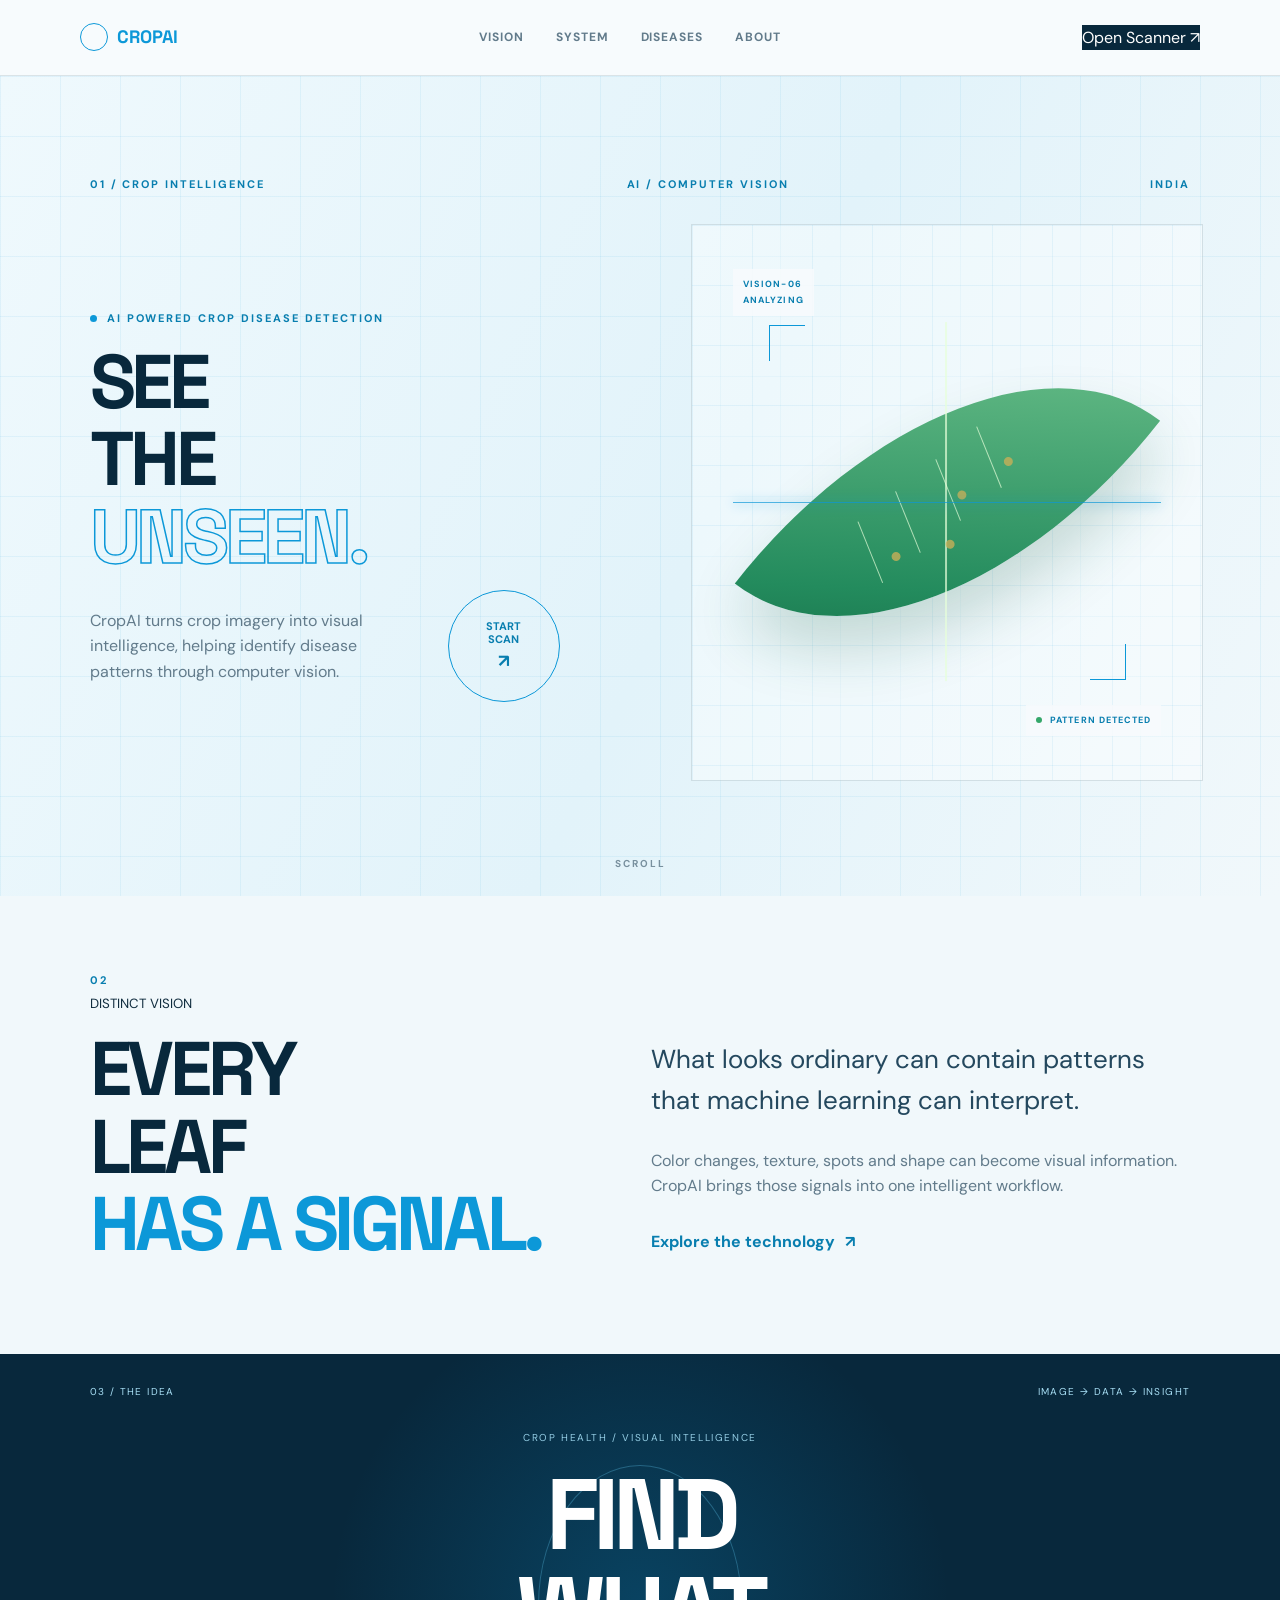
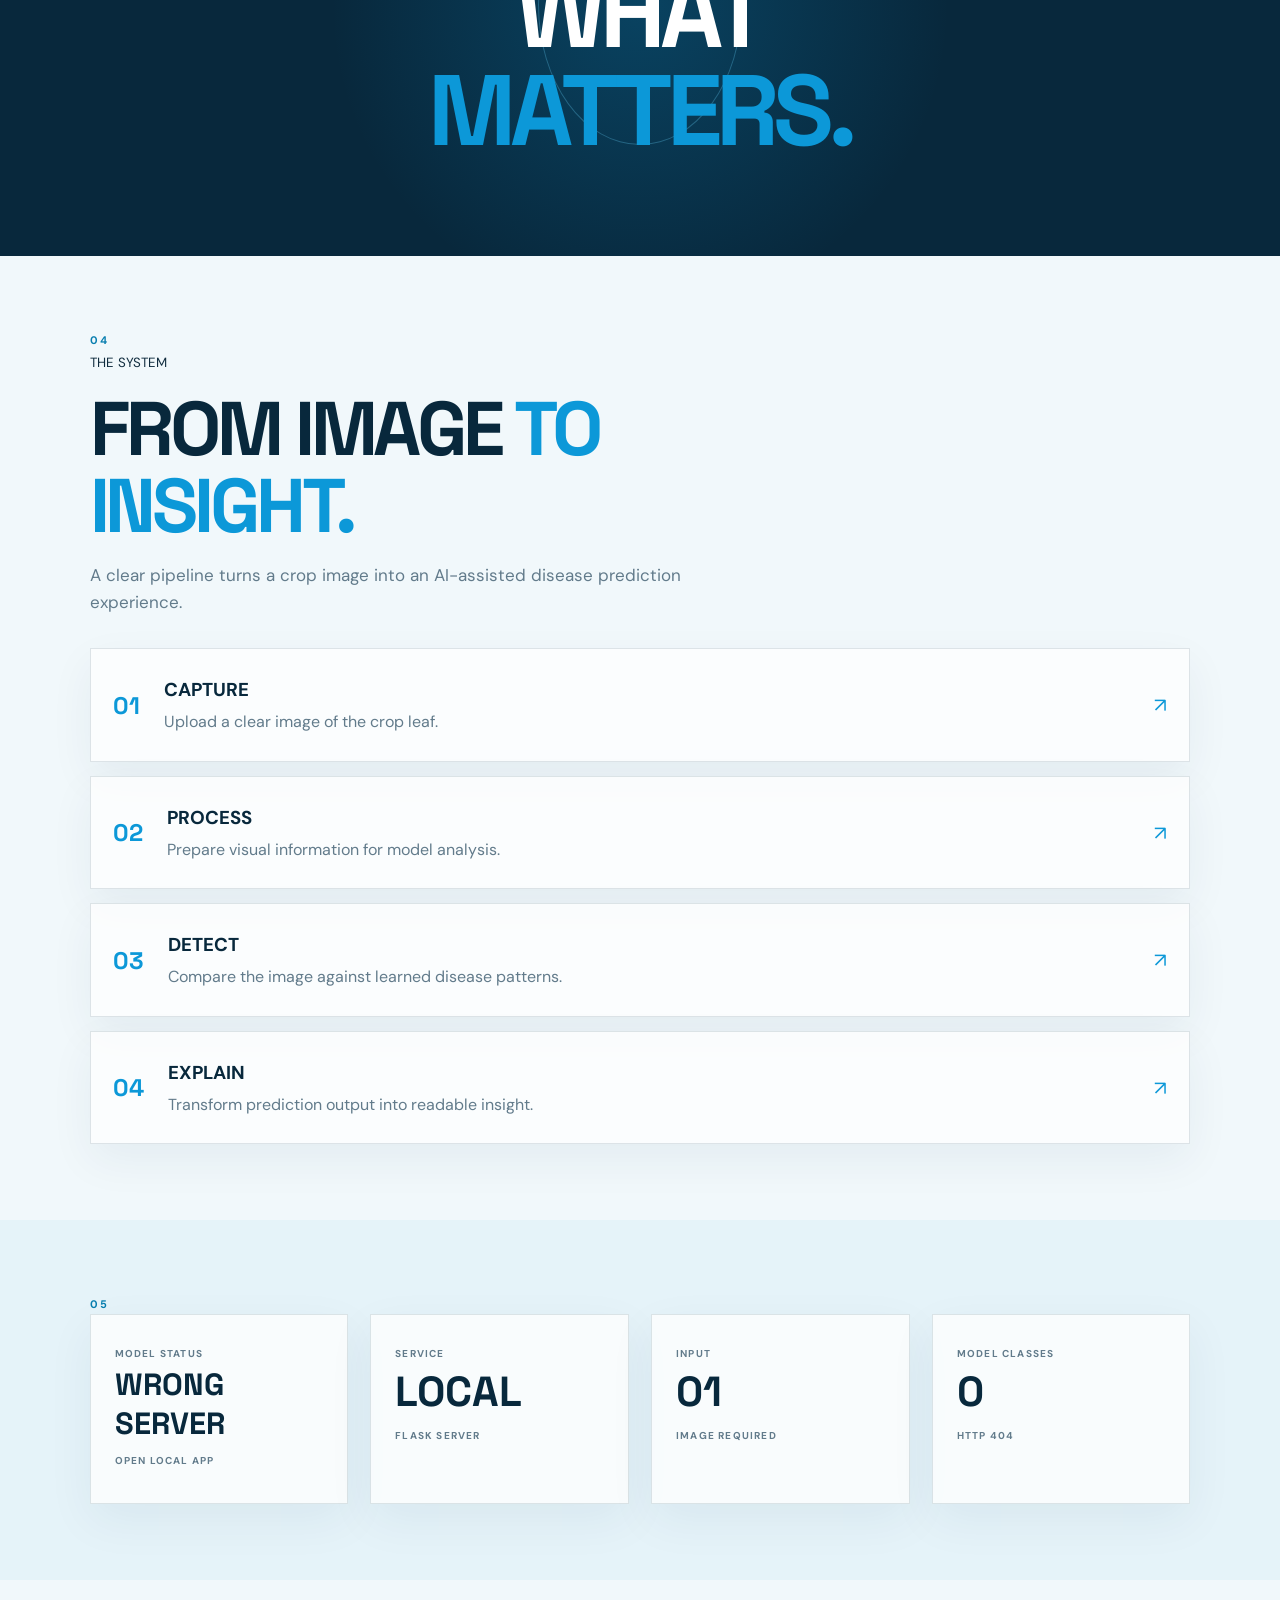
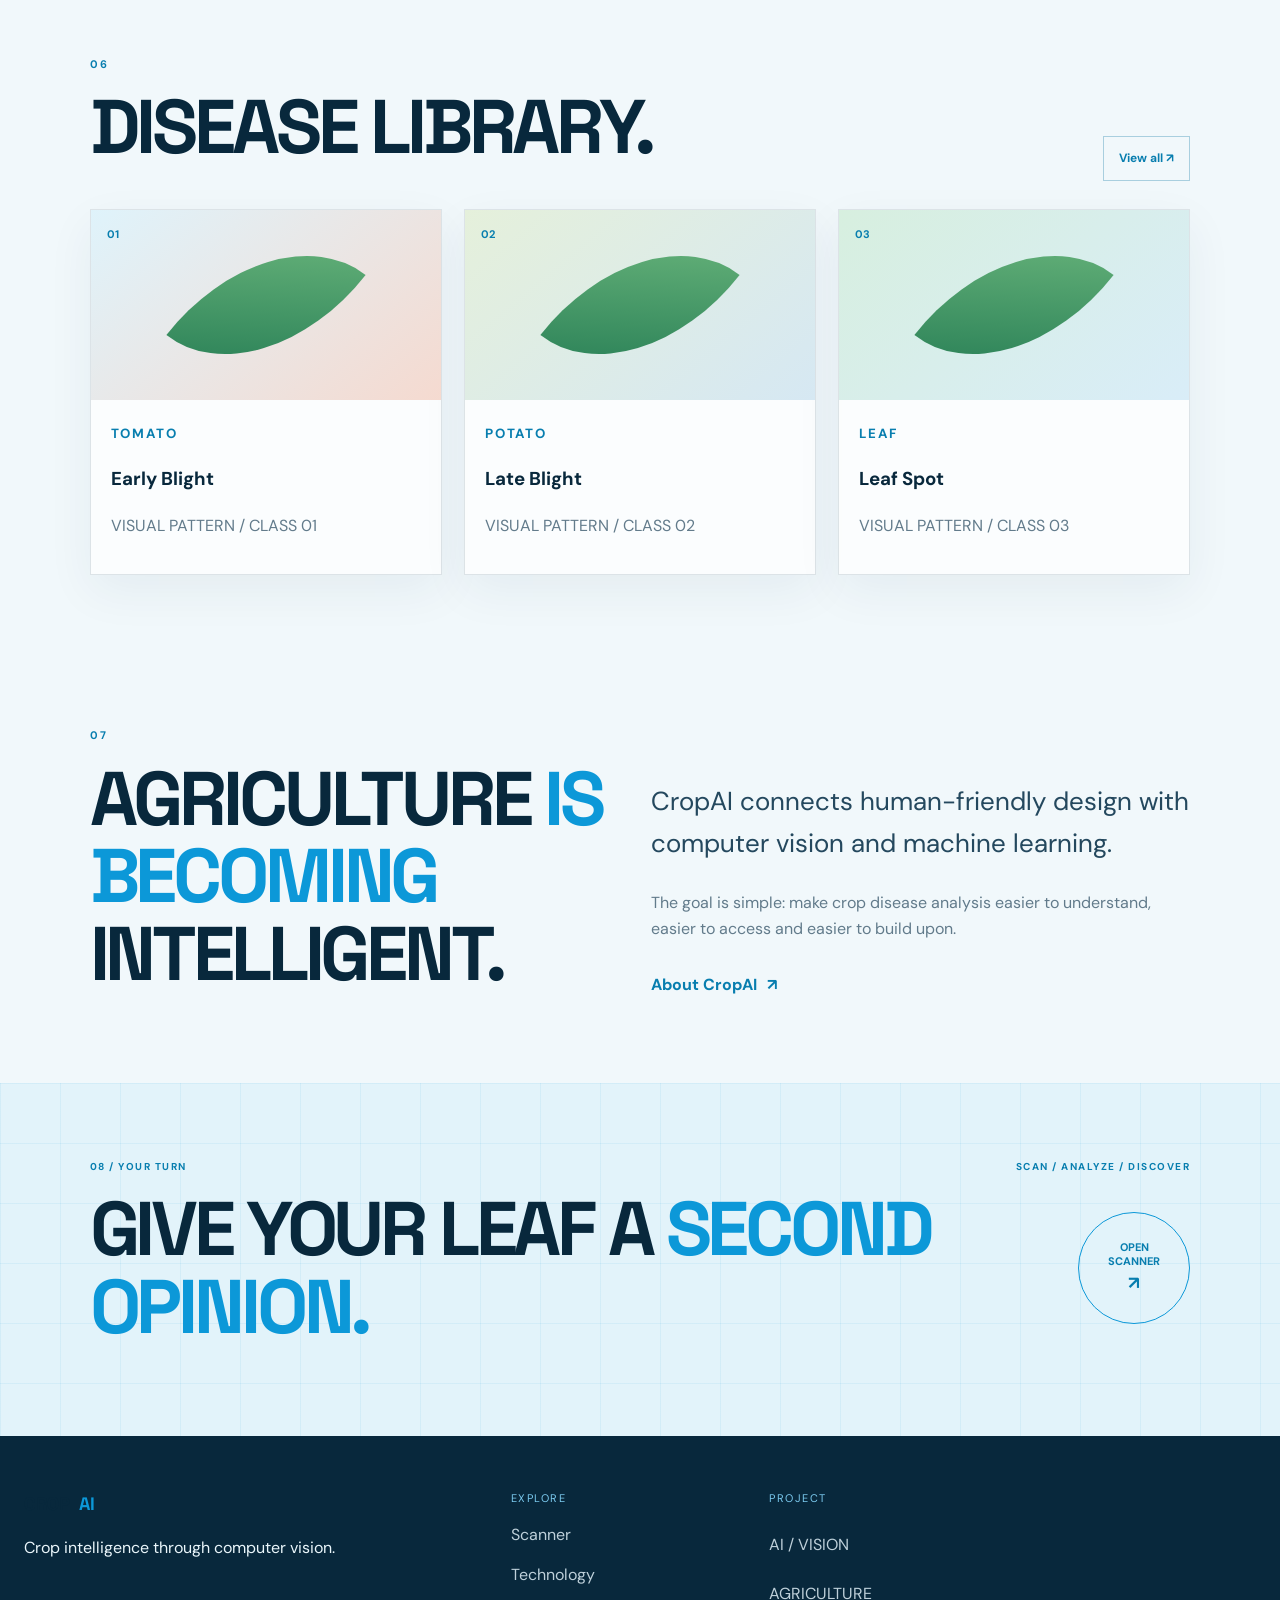
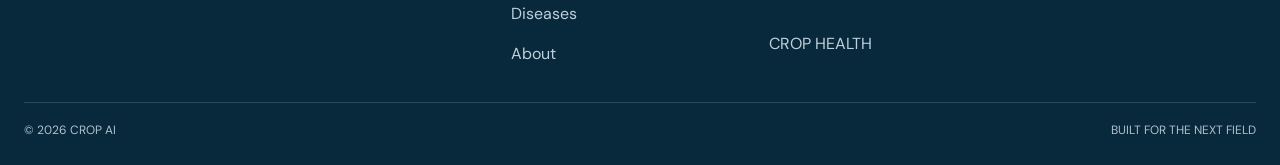
==== index.html @ 1a49b3e2 "Add files via upload" ====
﻿<!DOCTYPE html>
<html lang="en">
<head>
    <meta charset="UTF-8">
    <meta name="viewport" content="width=device-width, initial-scale=1.0">
    <title>CropAI — Crop Intelligence</title>
    <link rel="preconnect" href="https://fonts.googleapis.com">
    <link rel="preconnect" href="https://fonts.gstatic.com" crossorigin>
    <link href="https://fonts.googleapis.com/css2?family=DM+Sans:wght@400;500;600;700&family=Space+Grotesk:wght@400;500;600;700&display=swap" rel="stylesheet">
    <link rel="stylesheet" href="style.css">
</head>
<body>

<div class="preloader">
    <div class="preloader-logo">CROP<span>AI</span></div>
    <div class="preloader-line"></div>
    <div class="preloader-text">INTELLIGENCE FOR EVERY LEAF</div>
</div>

<header class="header">
    <a href="#" class="logo">
        <span class="logo-mark"></span>
        <span>CROP<span>AI</span></span>
    </a>

    <nav class="nav">
        <a href="#vision">Vision</a>
        <a href="#system">System</a>
        <a href="#diseases">Diseases</a>
        <a href="#about">About</a>
    </nav>

    <a href="scanner.html" class="launch-btn">
        Open Scanner
        <span>↗</span>
    </a>

    <button class="menu" type="button" aria-label="Toggle navigation" aria-expanded="false">
        <span></span>
        <span></span>
    </button>
</header>

<main>

<section class="hero">

    <div class="hero-grid"></div>

    <div class="top-meta">
        <span>01 / CROP INTELLIGENCE</span>
        <span>AI / COMPUTER VISION</span>
        <span>INDIA</span>
    </div>

    <div class="hero-copy">

        <div class="eyebrow">
            <span></span>
            AI POWERED CROP DISEASE DETECTION
        </div>

        <h1>
            SEE
            <span>THE</span>
            <span class="stroke">UNSEEN.</span>
        </h1>

        <div class="hero-info">
            <p>
                CropAI turns crop imagery into visual intelligence,
                helping identify disease patterns through computer vision.
            </p>

            <a href="scanner.html" class="hero-circle">
                <span>START<br>SCAN</span>
                <strong>↗</strong>
            </a>
        </div>

    </div>

    <div class="hero-visual">

        <div class="visual-grid"></div>

        <div class="leaf-container">
            <div class="leaf">
                <div class="leaf-vein"></div>
                <div class="leaf-vein v1"></div>
                <div class="leaf-vein v2"></div>
                <div class="leaf-vein v3"></div>
                <div class="leaf-vein v4"></div>
                <div class="leaf-spot s1"></div>
                <div class="leaf-spot s2"></div>
                <div class="leaf-spot s3"></div>
                <div class="leaf-spot s4"></div>
            </div>
        </div>

        <div class="scan-frame frame-a"></div>
        <div class="scan-frame frame-b"></div>

        <div class="scan-line"></div>

        <div class="vision-label">
            <span>VISION-06</span>
            <strong>ANALYZING</strong>
        </div>

        <div class="detected">
            <span></span>
            PATTERN DETECTED
        </div>

    </div>

    <div class="scroll-word">
        SCROLL
    </div>

</section>

<section class="intro-section" id="vision">

    <div class="section-number">02</div>

    <div class="intro-grid">

        <div class="intro-title reveal">
            <small>DISTINCT VISION</small>

            <h2>
                EVERY
                <span>LEAF</span>
                <em>HAS A SIGNAL.</em>
            </h2>
        </div>

        <div class="intro-text reveal">
            <p class="lead">
                What looks ordinary can contain patterns that
                machine learning can interpret.
            </p>

            <p>
                Color changes, texture, spots and shape can become
                visual information. CropAI brings those signals
                into one intelligent workflow.
            </p>

            <a href="how-it-works.html" class="text-arrow">
                Explore the technology
                <span>↗</span>
            </a>
        </div>

    </div>

</section>

<section class="manifesto-section">

    <div class="manifesto-bg"></div>

    <div class="manifesto-top">
        <span>03 / THE IDEA</span>
        <span>IMAGE → DATA → INSIGHT</span>
    </div>

    <div class="manifesto-center">
        <div class="manifesto-small">CROP HEALTH / VISUAL INTELLIGENCE</div>

        <h2>
            FIND
            <span>WHAT</span>
            <em>MATTERS.</em>
        </h2>

        <div class="pulse-ring"></div>
    </div>

</section>

<section class="system-section" id="system">

    <div class="section-number">04</div>

    <div class="system-heading reveal">
        <small>THE SYSTEM</small>

        <h2>
            FROM IMAGE
            <span>TO INSIGHT.</span>
        </h2>

        <p>
            A clear pipeline turns a crop image into an
            AI-assisted disease prediction experience.
        </p>
    </div>

    <div class="system-list">

        <article class="system-row reveal">
            <div class="row-no">01</div>

            <div class="row-content">
                <h3>CAPTURE</h3>
                <p>
                    Upload a clear image of the crop leaf.
                </p>
            </div>

            <div class="row-arrow">↗</div>
        </article>

        <article class="system-row reveal">
            <div class="row-no">02</div>

            <div class="row-content">
                <h3>PROCESS</h3>
                <p>
                    Prepare visual information for model analysis.
                </p>
            </div>

            <div class="row-arrow">↗</div>
        </article>

        <article class="system-row reveal">
            <div class="row-no">03</div>

            <div class="row-content">
                <h3>DETECT</h3>
                <p>
                    Compare the image against learned disease patterns.
                </p>
            </div>

            <div class="row-arrow">↗</div>
        </article>

        <article class="system-row reveal">
            <div class="row-no">04</div>

            <div class="row-content">
                <h3>EXPLAIN</h3>
                <p>
                    Transform prediction output into readable insight.
                </p>
            </div>

            <div class="row-arrow">↗</div>
        </article>

    </div>

</section>

<section class="numbers-section">

    <div class="section-number">05</div>

    <div class="numbers-grid">

        <div class="number-card">
            <small>MODEL STATUS</small>
            <strong id="homeModelStatus">CHECK</strong>
            <p id="homeModelMessage">CHECKING SERVER</p>
        </div>

        <div class="number-card">
            <small>SERVICE</small>
            <strong>LOCAL</strong>
            <p>FLASK SERVER</p>
        </div>

        <div class="number-card">
            <small>INPUT</small>
            <strong>01</strong>
            <p>IMAGE REQUIRED</p>
        </div>

        <div class="number-card">
            <small>MODEL CLASSES</small>
            <strong id="homeClassCount">0</strong>
            <p id="homeClassMessage">NOT CONFIGURED</p>
        </div>

    </div>

</section>

<section class="diseases-section" id="diseases">

    <div class="disease-top">

        <div>
            <div class="section-number">06</div>

            <h2>
                DISEASE
                <span>LIBRARY.</span>
            </h2>
        </div>

        <a href="diseases.html" class="library-btn">
            View all
            <span>↗</span>
        </a>

    </div>

    <div class="disease-grid">

        <article class="disease-card large-card">

            <div class="disease-visual tomato">
                <div class="fake-leaf"></div>
                <span class="visual-tag">01</span>
            </div>

            <div class="disease-copy">
                <small>TOMATO</small>
                <h3>Early Blight</h3>
                <p>VISUAL PATTERN / CLASS 01</p>
            </div>

        </article>

        <article class="disease-card">

            <div class="disease-visual potato">
                <div class="fake-leaf"></div>
                <span class="visual-tag">02</span>
            </div>

            <div class="disease-copy">
                <small>POTATO</small>
                <h3>Late Blight</h3>
                <p>VISUAL PATTERN / CLASS 02</p>
            </div>

        </article>

        <article class="disease-card">

            <div class="disease-visual leaf-disease">
                <div class="fake-leaf"></div>
                <span class="visual-tag">03</span>
            </div>

            <div class="disease-copy">
                <small>LEAF</small>
                <h3>Leaf Spot</h3>
                <p>VISUAL PATTERN / CLASS 03</p>
            </div>

        </article>

    </div>

</section>

<section class="about-section" id="about">

    <div class="section-number">07</div>

    <div class="about-grid">

        <h2>
            AGRICULTURE
            <span>IS BECOMING</span>
            INTELLIGENT.
        </h2>

        <div class="about-copy">

            <p class="lead">
                CropAI connects human-friendly design with
                computer vision and machine learning.
            </p>

            <p>
                The goal is simple: make crop disease analysis
                easier to understand, easier to access and easier
                to build upon.
            </p>

            <a href="about.html" class="text-arrow">
                About CropAI
                <span>↗</span>
            </a>

        </div>

    </div>

</section>

<section class="final-section">

    <div class="final-grid"></div>

    <div class="final-top">
        <span>08 / YOUR TURN</span>
        <span>SCAN / ANALYZE / DISCOVER</span>
    </div>

    <div class="final-content">

        <h2>
            GIVE YOUR
            <span>LEAF A</span>
            <em>SECOND OPINION.</em>
        </h2>

        <a href="scanner.html" class="final-circle">
            <span>OPEN<br>SCANNER</span>
            <strong>↗</strong>
        </a>

    </div>

</section>

</main>

<footer class="footer">

    <div class="footer-grid">

        <div class="footer-brand">
            <a href="#">CROP<span>AI</span></a>
            <p>
                Crop intelligence through
                computer vision.
            </p>
        </div>

        <div class="footer-nav">
            <small>EXPLORE</small>
            <a href="scanner.html">Scanner</a>
            <a href="how-it-works.html">Technology</a>
            <a href="diseases.html">Diseases</a>
            <a href="about.html">About</a>
        </div>

        <div class="footer-nav">
            <small>PROJECT</small>
            <span>AI / VISION</span>
            <span>AGRICULTURE</span>
            <span>CROP HEALTH</span>
        </div>

    </div>

    <div class="footer-bottom">
        <span>© 2026 CROP AI</span>
        <span>BUILT FOR THE NEXT FIELD</span>
    </div>

</footer>

<script src="script.js"></script>

</body>
</html>
---- style.css ----
﻿:root {
  --page-bg: #dfeef3;
  --panel-blue: #d9edf8;
  --panel-blue-edge: #7bb7d6;
  --panel-peach: #f2d9d2;
  --button-blue: #0a9ad7;
  --button-blue-dark: #0d84b7;
  --text: #1d2d3d;
  --muted: #516674;
  --silver: #dfe8ee;
  --panel-border: rgba(8, 70, 102, 0.22);
}

* { box-sizing: border-box; }

html, body {
  margin: 0;
  min-height: 100%;
  background: var(--page-bg);
  color: var(--text);
  font-family: "DM Sans", sans-serif;
}

body {
  min-height: 100vh;
  display: grid;
  place-items: center;
  padding: 26px;
}

img {
  display: block;
  max-width: 100%;
}

button, input {
  font: inherit;
}

.workspace {
  width: min(1180px, calc(100vw - 52px));
  min-height: 720px;
  display: grid;
  grid-template-columns: 1fr 1fr;
  gap: 22px;
}

.panel {
  position: relative;
  padding: 22px 28px 22px;
  min-height: 700px;
  border: 1px solid rgba(0, 0, 0, 0.07);
  box-shadow: inset 0 0 0 1px rgba(255,255,255,0.2);
}

.capture-panel {
  background: var(--panel-blue);
  border-color: rgba(49, 128, 167, 0.65);
}

.intelligence-panel {
  background: rgba(255,255,255,0.08);
  border-color: rgba(0,0,0,0.04);
}

.panel-header {
  margin-top: 4px;
  color: #2d7ca7;
  font-size: 12px;
  font-weight: 700;
  letter-spacing: 0.2em;
  text-transform: uppercase;
  font-family: "Space Grotesk", sans-serif;
}

.panel-header::before {
  content: "";
  display: block;
  width: 100%;
  margin-bottom: 14px;
  border-top: 1px dashed rgba(31, 118, 160, 0.7);
}

.upload-box {
  width: min(100%, 520px);
  min-height: 560px;
  margin: 28px auto 0;
  padding: 20px 18px 0;
  text-align: center;
  border: 1px dashed rgba(43, 127, 166, 0.8);
  background: rgba(90, 167, 204, 0.04);
}

.upload-icon {
  width: 44px;
  height: 44px;
  margin: 10px auto 18px;
  display: grid;
  place-items: center;
  color: var(--button-blue);
  font-size: 24px;
  line-height: 1;
  transform: rotate(90deg);
}

.upload-box h1 {
  margin: 0;
  color: rgba(29, 45, 61, 0.96);
  font-family: "DM Sans", sans-serif;
  font-size: clamp(2.2rem, 2vw, 3rem);
  line-height: 1.1;
  font-weight: 700;
  letter-spacing: -0.06em;
}

.upload-box p {
  max-width: 440px;
  margin: 18px auto 0;
  color: rgba(34, 53, 67, 0.78);
  font-size: 15px;
  line-height: 1.55;
}

.choose-btn {
  display: inline-flex;
  align-items: center;
  justify-content: center;
  min-width: 170px;
  height: 44px;
  margin-top: 22px;
  padding: 0 18px;
  border: 1px solid rgba(10, 109, 164, 0.72);
  background: var(--button-blue);
  color: white;
  font-weight: 700;
  font-size: 14px;
  letter-spacing: 0.14em;
  cursor: pointer;
  box-shadow: 0 3px 0 rgba(5, 91, 130, 0.3);
}

.choose-btn:hover {
  background: var(--button-blue-dark);
}

#crop-image {
  position: absolute;
  width: 1px;
  height: 1px;
  padding: 0;
  margin: -1px;
  overflow: hidden;
  clip: rect(0, 0, 0, 0);
  white-space: nowrap;
  border: 0;
}

.preview-image {
  width: min(280px, 76%);
  margin: 26px auto 0;
  border-radius: 6px;
  border: 1px solid rgba(28, 83, 110, 0.18);
  box-shadow: 0 8px 18px rgba(62, 73, 82, 0.12);
  object-fit: cover;
  aspect-ratio: 1.15;
}

.panel-actions {
  display: flex;
  gap: 12px;
  width: min(100%, 520px);
  margin: 22px auto 0;
  padding: 0 0 12px;
}

.primary-btn,
.secondary-btn {
  height: 42px;
  padding: 0 22px;
  border: 1px solid rgba(25, 101, 145, 0.7);
  background: var(--button-blue);
  color: white;
  font-size: 12px;
  font-weight: 700;
  letter-spacing: 0.14em;
  cursor: pointer;
}

.primary-btn {
  flex: 1 1 0;
}

.secondary-btn {
  background: transparent;
  color: #0d6d95;
}

.intelligence-panel {
  background: var(--panel-peach);
  border-color: rgba(125, 91, 79, 0.08);
}

.intelligence-panel .panel-header {
  color: #3f8ab3;
}

.intelligence-panel .panel-header::before {
  border-top-color: rgba(68, 126, 160, 0.6);
}

.status-text {
  position: absolute;
  inset: 0;
  display: grid;
  place-items: center;
  font-family: "DM Sans", sans-serif;
  font-size: clamp(1.2rem, 1.7vw, 2rem);
  font-weight: 500;
  color: rgba(42, 62, 71, 0.92);
  text-align: center;
  letter-spacing: -0.03em;
}

@media (max-width: 900px) {
  body {
    padding: 20px;
  }

  .workspace {
    grid-template-columns: 1fr;
    width: min(100%, 620px);
    min-height: auto;
  }

  .panel {
    min-height: 620px;
  }
}

/* Shared page layout */
html {
  min-height: 100%;
  scroll-behavior: smooth;
}

body {
  display: block;
  min-height: 100vh;
  padding: 0;
  background: #f1f8fb;
  color: #102c3e;
  font-family: "DM Sans", sans-serif;
  line-height: 1.6;
}

body::before {
  content: "";
  position: fixed;
  inset: 0;
  z-index: -1;
  pointer-events: none;
  background-image:
    linear-gradient(rgba(12, 152, 216, 0.035) 1px, transparent 1px),
    linear-gradient(90deg, rgba(12, 152, 216, 0.035) 1px, transparent 1px);
  background-size: 60px 60px;
}

a { color: inherit; }
button { font: inherit; }
button:disabled { cursor: not-allowed; opacity: 0.55; }
[hidden] { display: none !important; }

.workspace {
  margin: max(26px, calc((100vh - 720px) / 2)) auto;
}

.container {
  width: min(1120px, calc(100% - 48px));
  margin: 0 auto;
}

.navbar,
.header {
  position: sticky;
  top: 0;
  z-index: 100;
  width: 100%;
  min-height: 76px;
  padding: 0 max(24px, calc((100% - 1120px) / 2));
  display: flex;
  align-items: center;
  justify-content: space-between;
  gap: 22px;
  border-bottom: 1px solid rgba(8, 56, 79, 0.12);
  background: rgba(247, 251, 253, 0.94);
  backdrop-filter: blur(16px);
}

.logo,
.footer-brand > a {
  display: inline-flex;
  align-items: center;
  gap: 9px;
  color: #08283c;
  font-family: "Space Grotesk", sans-serif;
  font-size: 18px;
  font-weight: 700;
  text-decoration: none;
}

.logo > span:last-child,
.logo > span:last-child > span,
.logo > span,
.footer-brand > a > span,
.footer-brand > a > span > span {
  color: #0c98d8;
}

.logo-mark {
  width: 28px;
  height: 28px;
  display: grid;
  place-items: center;
  border: 1px solid #0c98d8;
  border-radius: 50%;
  color: #0c98d8;
}

.nav,
.nav-links {
  display: flex;
  align-items: center;
  justify-content: center;
  gap: 8px;
}

.nav a,
.nav-links a {
  padding: 10px 12px;
  color: #627b8b;
  font-size: 12px;
  font-weight: 700;
  text-decoration: none;
  text-transform: uppercase;
  letter-spacing: 0.08em;
}

.nav a:hover,
.nav-links a:hover,
.nav-links a.active {
  color: #078ac4;
}

.nav-cta,
.launch-btn {
  background: #08283c;
  color: #fff !important;
}

.launch-btn,
.btn,
.library-btn,
.text-arrow {
  text-decoration: none;
}

.menu,
.menu-btn { display: none; }

.page-hero,
.hero,
.intro-section,
.system-section,
.about-section,
.diseases-section,
.section,
.page-shell,
.numbers-section,
.final-section,
.manifesto-section {
  padding: 76px 0;
}

.intro-section,
.system-section,
.about-section,
.diseases-section,
.numbers-section,
.final-section,
.manifesto-section {
  padding-right: clamp(24px, 7vw, 120px);
  padding-left: clamp(24px, 7vw, 120px);
}

.hero {
  position: relative;
  min-height: min(820px, 100vh);
  padding: 112px clamp(24px, 7vw, 120px) 72px;
  display: flex;
  align-items: center;
  overflow: hidden;
  background: linear-gradient(115deg, #eff9fd 0%, #e2f3fa 55%, #f1f8fb 100%);
}

.hero-grid,
.visual-grid,
.final-grid {
  position: absolute;
  inset: 0;
  pointer-events: none;
  background-image:
    linear-gradient(rgba(12, 152, 216, 0.07) 1px, transparent 1px),
    linear-gradient(90deg, rgba(12, 152, 216, 0.07) 1px, transparent 1px);
  background-size: 60px 60px;
}

.top-meta {
  position: absolute;
  top: 100px;
  left: clamp(24px, 7vw, 120px);
  right: clamp(24px, 7vw, 120px);
  display: flex;
  justify-content: space-between;
  gap: 12px;
  font-size: 10px;
}

.hero-copy {
  position: relative;
  z-index: 2;
  width: min(58%, 720px);
}

.hero-copy .eyebrow { display: flex; align-items: center; gap: 10px; }
.hero-copy .eyebrow > span { width: 7px; height: 7px; border-radius: 50%; background: #0c98d8; }
.hero h1 { margin: 26px 0; font-size: clamp(70px, 10vw, 142px); }
.hero h1 > span { display: block; }
.hero h1 .stroke {
  color: transparent;
  -webkit-text-stroke: 1.5px #0c98d8;
}
.hero-info { display: flex; align-items: center; gap: 36px; max-width: 470px; }
.hero-info p { color: #627b8b; font-size: 16px; }
.hero-circle,
.final-circle {
  flex: 0 0 auto;
  width: 112px;
  height: 112px;
  display: flex;
  flex-direction: column;
  align-items: center;
  justify-content: center;
  border: 1px solid #0c98d8;
  border-radius: 50%;
  color: #087eaf;
  font-size: 11px;
  font-weight: 700;
  line-height: 1.2;
  text-align: center;
  text-decoration: none;
  transition: background 180ms ease, color 180ms ease, transform 180ms ease;
}
.hero-circle:hover,
.final-circle:hover { background: #0c98d8; color: #fff; transform: scale(1.04); }
.hero-circle strong,
.final-circle strong { margin-top: 5px; font-size: 18px; }
.hero-visual {
  position: absolute;
  top: 18%;
  right: 6%;
  width: 40%;
  height: 68%;
  min-height: 400px;
  overflow: hidden;
  border: 1px solid rgba(8, 56, 79, 0.14);
  background: rgba(255, 255, 255, 0.38);
}
.leaf-container { position: absolute; inset: 0; display: grid; place-items: center; }
.leaf {
  position: relative;
  width: min(46%, 245px);
  height: min(72%, 390px);
  border-radius: 100% 0 100% 0;
  background: linear-gradient(145deg, #78c992, #238b5d 70%, #12633f);
  box-shadow: 22px 25px 60px rgba(16, 92, 58, 0.2);
  transform: rotate(38deg);
}
.leaf-vein { position: absolute; top: 4%; left: 49%; width: 2px; height: 92%; background: rgba(231, 255, 219, 0.7); transform: rotate(-38deg); }
.leaf-vein:not(:first-child) { width: 28%; height: 1px; transform: rotate(30deg); transform-origin: left center; }
.leaf-vein.v1 { top: 30%; left: 40%; }
.leaf-vein.v2 { top: 43%; left: 35%; }
.leaf-vein.v3 { top: 56%; left: 30%; }
.leaf-vein.v4 { top: 68%; left: 25%; }
.leaf-spot { position: absolute; width: 9px; height: 9px; border-radius: 50%; background: rgba(203, 176, 87, 0.78); }
.leaf-spot.s1 { top: 31%; left: 58%; }
.leaf-spot.s2 { top: 45%; left: 51%; }
.leaf-spot.s3 { top: 57%; left: 60%; }
.leaf-spot.s4 { top: 68%; left: 45%; }
.scan-frame { position: absolute; width: 36px; height: 36px; border-color: #0c98d8; border-style: solid; }
.frame-a { top: 18%; left: 15%; border-width: 1px 0 0 1px; }
.frame-b { right: 15%; bottom: 18%; border-width: 0 1px 1px 0; }
.scan-line { position: absolute; top: 50%; left: 8%; right: 8%; height: 1px; background: rgba(12, 152, 216, 0.7); box-shadow: 0 0 12px #0c98d8; animation: scan 4s ease-in-out infinite alternate; }
.vision-label,
.detected { position: absolute; z-index: 1; padding: 8px 10px; background: rgba(247, 251, 253, 0.88); color: #087eaf; font-size: 9px; font-weight: 700; letter-spacing: 0.12em; }
.vision-label { top: 8%; left: 8%; display: grid; gap: 2px; }
.detected { right: 8%; bottom: 8%; }
.detected > span { display: inline-block; width: 6px; height: 6px; margin-right: 5px; border-radius: 50%; background: #34a76a; }
.scroll-word { position: absolute; bottom: 24px; left: 50%; color: #78909e; font-size: 10px; font-weight: 700; letter-spacing: 0.2em; transform: translateX(-50%); }
@keyframes scan { from { transform: translateY(-100px); } to { transform: translateY(100px); } }

.intro-grid { align-items: center; }
.intro-title h2 { font-size: clamp(42px, 7vw, 86px); }
.intro-title h2 span,
.intro-title h2 em { display: block; }
.intro-title h2 em,
.manifesto-center h2 em,
.final-content h2 em { color: #0c98d8; font-style: normal; }
.intro-text { max-width: 540px; }
.intro-text p,
.about-copy p { color: #627b8b; }
.lead { color: #24485e !important; font-size: clamp(19px, 2.2vw, 26px); }
.text-arrow { display: inline-flex; gap: 10px; margin-top: 14px; color: #087eaf; font-weight: 700; }
.manifesto-section { position: relative; display: grid; min-height: 490px; place-items: center; overflow: hidden; background: #08283c; color: white; }
.manifesto-bg { position: absolute; inset: 0; background: radial-gradient(circle at center, rgba(12,152,216,.24), transparent 45%); }
.manifesto-top,
.manifesto-center { position: relative; z-index: 1; }
.manifesto-top { position: absolute; top: 30px; left: clamp(24px,7vw,120px); right: clamp(24px,7vw,120px); display: flex; justify-content: space-between; color: #a8dff5; font-size: 10px; letter-spacing: .14em; }
.manifesto-center { text-align: center; }
.manifesto-small { color: #94cde4; font-size: 10px; letter-spacing: .16em; }
.manifesto-center h2 { position: relative; z-index: 1; margin: 20px 0; color: white; font: 700 clamp(48px,9vw,100px)/.98 "Space Grotesk", sans-serif; letter-spacing: -.06em; }
.manifesto-center h2 span,
.manifesto-center h2 em { display: block; }
.pulse-ring { position: absolute; inset: 10% 26%; border: 1px solid rgba(101,205,244,.3); border-radius: 50%; }
.system-heading { max-width: 760px; margin-bottom: 32px; }
.system-row { transition: transform 180ms ease, border-color 180ms ease; }
.system-row:hover { transform: translateX(4px); border-color: #72c8eb; }
.row-arrow { color: #0c98d8; font-size: 20px; }
.numbers-section { background: #e5f3f9; }
.number-card small,
.number-card p { color: #627b8b; font-size: 10px; font-weight: 700; letter-spacing: .12em; }
.disease-top { display: flex; align-items: end; justify-content: space-between; gap: 16px; margin-bottom: 28px; }
.disease-top h2 { font-size: clamp(40px, 6vw, 72px); }
.library-btn { padding: 12px 15px; border: 1px solid #a9cfdf; color: #087eaf; font-size: 12px; font-weight: 700; }
.disease-visual { position: relative; min-height: 220px; overflow: hidden; }
.disease-visual.tomato { background: linear-gradient(140deg, #dff3fb, #f5dad0); }
.disease-visual.potato { background: linear-gradient(140deg, #e5f0db, #d6e8f3); }
.disease-visual.leaf-disease { background: linear-gradient(140deg, #d7efdf, #d9edf8); }
.fake-leaf { width: 120px; height: 170px; border-radius: 100% 0 100% 0; background: linear-gradient(145deg, #73bd81, #1c754f); transform: rotate(38deg); }
.visual-tag { position: absolute; top: 16px; left: 16px; color: #087eaf; font-size: 11px; font-weight: 700; }
.disease-copy small { color: #087eaf; font-weight: 700; letter-spacing: .14em; }
.about-grid { align-items: center; }
.about-grid > h2 { font-size: clamp(42px, 7vw, 82px); }
.about-copy { max-width: 540px; }
.final-section { position: relative; overflow: hidden; background: #e2f3fa; }
.final-top { position: relative; display: flex; justify-content: space-between; gap: 16px; color: #087eaf; font-size: 10px; font-weight: 700; letter-spacing: .15em; }
.final-content { position: relative; display: flex; align-items: center; justify-content: space-between; gap: 26px; }
.final-content h2 { font-size: clamp(44px, 8vw, 92px); }

.page-hero {
  padding: 92px 0 58px;
  border-bottom: 1px solid rgba(8, 56, 79, 0.12);
}

.eyebrow,
.section-label,
.section-number,
.top-meta,
.section-head > .section-label {
  color: #087eaf;
  font-size: 11px;
  font-weight: 700;
  letter-spacing: 0.18em;
  text-transform: uppercase;
}

.section-title,
.hero h1,
.intro-title h2,
.system-heading h2,
.about-grid > h2,
.disease-top h2,
.final-content h2 {
  margin: 15px 0;
  color: #08283c;
  font-family: "Space Grotesk", sans-serif;
  font-size: clamp(36px, 6vw, 76px);
  line-height: 1.02;
  letter-spacing: -0.055em;
}

.section-title span,
.about-grid h2 span,
.system-heading h2 span {
  color: #0c98d8;
}

.section-description,
.page-hero p,
.system-heading > p {
  max-width: 650px;
  color: #627b8b;
  font-size: 17px;
}

.glass-panel,
.info-card,
.disease-card,
.system-row,
.number-card,
.cta-box {
  border: 1px solid rgba(8, 56, 79, 0.13);
  background: rgba(255, 255, 255, 0.76);
  box-shadow: 0 16px 45px rgba(8, 56, 79, 0.06);
}

.info-grid,
.disease-grid,
.numbers-grid,
.about-grid,
.intro-grid,
.scanner-page {
  display: grid;
  grid-template-columns: repeat(2, minmax(0, 1fr));
  gap: 22px;
}

.info-grid,
.disease-grid { grid-template-columns: repeat(3, minmax(0, 1fr)); }

.info-card,
.about-panel {
  padding: 26px;
}

.info-card h3,
.disease-card h3,
.row-content h3,
.steps h3 { color: #08283c; }

.info-card p,
.disease-card p,
.about-panel p,
.row-content p,
.steps p { color: #627b8b; }

.disease-card { overflow: hidden; }
.disease-image,
.disease-visual {
  min-height: 190px;
  display: grid;
  place-items: center;
  background: linear-gradient(140deg, #d9edf8, #edf8fc);
}
.disease-placeholder { font-size: 58px; }
.disease-content,
.disease-copy { padding: 20px; }
.disease-tag { color: #078ac4; font-size: 12px; font-weight: 700; text-transform: uppercase; }

.system-list,
.steps,
.feature-list,
.footer-nav { display: grid; gap: 14px; }
.system-row,
.step { display: flex; align-items: center; gap: 24px; padding: 22px; }
.row-no,
.step-number { color: #0c98d8; font: 700 24px "Space Grotesk", sans-serif; }
.row-content { flex: 1; }
.row-content h3,
.row-content p { margin: 4px 0; }
.numbers-grid { grid-template-columns: repeat(4, minmax(0, 1fr)); }
.number-card { padding: 24px; }
.number-card strong { display: block; color: #08283c; font: 700 42px "Space Grotesk", sans-serif; }
#homeModelStatus { font-size: clamp(18px, 2.4vw, 32px); }
.feature { display: flex; align-items: center; gap: 10px; }
.feature-icon { color: #0c98d8; font-weight: 700; }

.footer {
  padding: 54px 24px 24px;
  background: #08283c;
  color: #eaf6fb;
}
.footer-grid { display: grid; grid-template-columns: 2fr repeat(3, 1fr); gap: 30px; }
.footer-nav a,
.footer-nav span { color: #bed0da; text-decoration: none; }
.footer-nav small,
.footer-nav h4 { color: #7ccbf0; font-size: 11px; letter-spacing: 0.14em; }
.footer-bottom { display: flex; justify-content: space-between; gap: 16px; margin-top: 36px; padding-top: 18px; border-top: 1px solid #29495a; color: #b0c2cc; font-size: 12px; }

/* Scanner page */
.scanner-view { background: #eaf4f8; }
.scanner-view .navbar { position: sticky; }
.scanner-view .page-hero { padding: 44px 0 36px; border: 0; }
.scanner-view .page-hero .section-title { font-size: clamp(32px, 4vw, 54px); }
.scanner-view .page-hero .section-description { margin-bottom: 0; }
.scanner-view .page-shell { padding: 20px 0 72px; }
.scanner-page {
  grid-template-columns: minmax(0, 1fr) minmax(0, 1fr);
  align-items: stretch;
  gap: 22px;
}
.scanner-page > .glass-panel {
  min-width: 0;
  padding: 26px;
}
.upload-panel {
  background: rgba(255, 255, 255, 0.72);
}
.scan-result {
  background: rgba(255, 255, 255, 0.72);
}
.scanner-page .section-label {
  margin-bottom: 18px;
}
.upload-zone {
  min-height: 360px;
  padding: 25px 22px;
  display: flex;
  flex-direction: column;
  align-items: center;
  justify-content: center;
  text-align: center;
  border: 1px dashed #35a9dc;
  background: #e3f3fb;
  transition: background-color 160ms ease, border-color 160ms ease;
}
.upload-zone.dragover {
  border-color: #06658f;
  background: #d0ebf8;
}
.upload-icon { color: #0c98d8; font-size: 30px; }
.upload-zone h3 { margin: 8px 0; color: #102c3e; font-size: 22px; }
.upload-zone > p { max-width: 410px; margin: 5px 0 16px; color: #627b8b; }
.upload-input {
  position: absolute;
  width: 1px;
  height: 1px;
  overflow: hidden;
  clip: rect(0, 0, 0, 0);
  white-space: nowrap;
}
.upload-input:focus-visible + .preview-image,
.upload-input:focus-visible { outline: 3px solid #0c98d8; }
.btn {
  min-height: 42px;
  padding: 11px 18px;
  display: inline-flex;
  align-items: center;
  justify-content: center;
  border: 1px solid #087eaf;
  background: #0c98d8;
  color: #fff;
  font-size: 12px;
  font-weight: 700;
  letter-spacing: 0.1em;
  text-transform: uppercase;
  cursor: pointer;
  transition: background 160ms ease, transform 160ms ease;
}
.btn:hover:not(:disabled) { background: #0677a9; transform: translateY(-1px); }
.btn-secondary { border-color: #c9dce5; background: transparent; color: #31566b; }
.btn-secondary:hover:not(:disabled) { background: #edf6fa; color: #102c3e; }
.hero-actions { display: flex; gap: 12px; margin-top: 18px; }
.hero-actions .btn-primary { flex: 1; }
.preview-image {
  max-width: min(100%, 390px);
  max-height: 310px;
  margin: 18px auto 0;
  object-fit: contain;
  border: 1px solid rgba(8, 56, 79, 0.12);
  background: #fff;
}
.result-placeholder {
  min-height: 320px;
  display: flex;
  flex-direction: column;
  align-items: center;
  justify-content: center;
  text-align: center;
}
.result-placeholder h3 { margin: 16px 0 4px; }
.result-placeholder p { max-width: 390px; color: #627b8b; }
.result-orbit {
  width: 68px;
  height: 68px;
  display: grid;
  place-items: center;
  border: 1px solid #8bcfea;
  border-radius: 50%;
  color: #0c98d8;
  font-size: 24px;
}
.result-status {
  margin: 12px 0;
  padding: 14px 16px;
  border: 1px solid #efb8a5;
  background: #fff2ed;
  color: #853b25;
  font-size: 14px;
}
.result-card { display: none; }
.result-card.show { display: block; }
.result-title,
.confidence-head { display: flex; align-items: center; justify-content: space-between; gap: 12px; }
.result-title h3 { margin: 4px 0 16px; font: 700 24px "Space Grotesk", sans-serif; }
.result-badge { padding: 6px 9px; background: #d9f3e5; color: #217248; font-size: 10px; font-weight: 700; letter-spacing: 0.08em; }
.confidence { margin: 16px 0; }
.confidence-head { font-size: 13px; }
.confidence-bar { height: 8px; margin-top: 8px; overflow: hidden; background: #dce8ed; }
.confidence-fill { width: 0; height: 100%; background: #0c98d8; transition: width 250ms ease; }
.result-details { display: grid; grid-template-columns: repeat(2, minmax(0, 1fr)); gap: 10px; }
.detail-box { padding: 12px; background: #f1f7fa; }
.detail-box small,
.guidance-item small { display: block; color: #6d8596; font-size: 11px; text-transform: uppercase; letter-spacing: 0.08em; }
.detail-box strong { display: block; margin-top: 4px; font-size: 14px; }
.scan-result .info-card { margin-top: 16px; padding: 16px; box-shadow: none; }
.scan-result .info-card h3 { margin: 4px 0; }
.result-guidance { display: grid; gap: 10px; margin-top: 12px; }
.guidance-item { padding: 12px; border-left: 2px solid #89cde9; background: #f6fafc; }
.guidance-item p { margin: 5px 0 0; color: #496272; font-size: 13px; }
.toast {
  position: fixed;
  right: 22px;
  bottom: 22px;
  z-index: 500;
  max-width: min(420px, calc(100vw - 44px));
  padding: 12px 16px;
  opacity: 0;
  pointer-events: none;
  background: #08283c;
  color: #fff;
  transform: translateY(8px);
  transition: opacity 160ms ease, transform 160ms ease;
}
.toast.show { opacity: 1; transform: translateY(0); }

.loader {
  position: fixed;
  inset: 0;
  z-index: 1000;
  display: grid;
  place-items: center;
  background: #f1f8fb;
  transition: opacity 250ms ease, visibility 250ms ease;
}
.loader.hidden { opacity: 0; visibility: hidden; }
.loader-inner { text-align: center; }
.loader-logo { font: 700 36px "Space Grotesk", sans-serif; }
.loader-logo span { color: #0c98d8; }
.loader-line { width: 140px; height: 2px; margin: 14px auto; background: #0c98d8; }
.loader-text { color: #627b8b; font-size: 10px; letter-spacing: 0.13em; }
.preloader {
  position: fixed;
  inset: 0;
  z-index: 1000;
  display: flex;
  flex-direction: column;
  justify-content: center;
  padding: 0 8vw;
  background: #f1f8fb;
  animation: preloader-out 1.8s forwards;
  pointer-events: none;
}
.preloader-logo { color: #08283c; font: 700 clamp(45px, 9vw, 100px) "Space Grotesk", sans-serif; letter-spacing: -0.06em; }
.preloader-logo span { color: #0c98d8; }
.preloader-line { width: min(320px, 60vw); height: 2px; margin-top: 22px; background: #0c98d8; }
.preloader-text { margin-top: 10px; color: #627b8b; font-size: 10px; font-weight: 700; letter-spacing: 0.14em; }
@keyframes preloader-out {
  0%, 72% { opacity: 1; visibility: visible; }
  100% { opacity: 0; visibility: hidden; }
}
.scanner-view .upload-zone label[role="button"]:focus-visible {
  outline: 3px solid #08283c;
  outline-offset: 3px;
}

@media (max-width: 760px) {
  .navbar,
  .header { min-height: 66px; padding: 0 18px; }
  .nav,
  .nav-links { display: none; }
  .nav-links.open {
    position: absolute;
    top: 66px;
    left: 0;
    right: 0;
    display: flex;
    flex-direction: column;
    align-items: stretch;
    padding: 14px 18px 20px;
    border-bottom: 1px solid rgba(8, 56, 79, 0.12);
    background: #f7fbfd;
  }
  .nav.open {
    position: absolute;
    top: 66px;
    left: 0;
    right: 0;
    display: flex;
    flex-direction: column;
    align-items: stretch;
    gap: 0;
    margin: 0;
    padding: 14px 18px 20px;
    border-bottom: 1px solid rgba(8, 56, 79, 0.12);
    background: #f7fbfd;
  }
  .menu,
  .menu-btn { display: block; border: 0; background: transparent; color: #08283c; font-size: 22px; cursor: pointer; }
  .menu span { display: block; width: 22px; height: 1px; margin: 6px auto; background: #08283c; }
  .launch-btn { display: none; }
  .container { width: min(100% - 32px, 600px); }
  .page-hero,
  .section,
  .page-shell { padding: 46px 0; }
  .scanner-page,
  .info-grid,
  .disease-grid,
  .about-grid,
  .intro-grid { grid-template-columns: 1fr; }
  .scanner-page > .glass-panel { padding: 18px; }
  .upload-zone { min-height: 320px; padding: 20px 14px; }
  .hero-actions { flex-direction: column; }
  .numbers-grid { grid-template-columns: repeat(2, minmax(0, 1fr)); }
  .footer-grid { grid-template-columns: repeat(2, minmax(0, 1fr)); }
  .footer-bottom { flex-direction: column; }
  .workspace { width: calc(100% - 32px); }
  .hero { min-height: 800px; align-items: flex-start; padding-top: 150px; }
  .top-meta { top: 86px; flex-wrap: wrap; }
  .hero-copy { width: 100%; }
  .hero h1 { font-size: clamp(60px, 17vw, 100px); }
  .hero-visual { top: auto; right: 8%; bottom: 55px; width: 72%; height: 36%; min-height: 230px; }
  .hero-info { gap: 16px; }
  .hero-circle { width: 92px; height: 92px; }
  .intro-grid,
  .about-grid { gap: 18px; }
  .manifesto-top,
  .final-top { flex-direction: column; }
  .final-content { align-items: flex-start; flex-direction: column; }
  .final-circle { width: 92px; height: 92px; margin-bottom: 20px; }
  .disease-top { align-items: flex-start; flex-direction: column; }
}

@media (prefers-reduced-motion: reduce) {
  *, *::before, *::after {
    scroll-behavior: auto !important;
    animation-duration: 0.01ms !important;
    transition-duration: 0.01ms !important;
  }
}
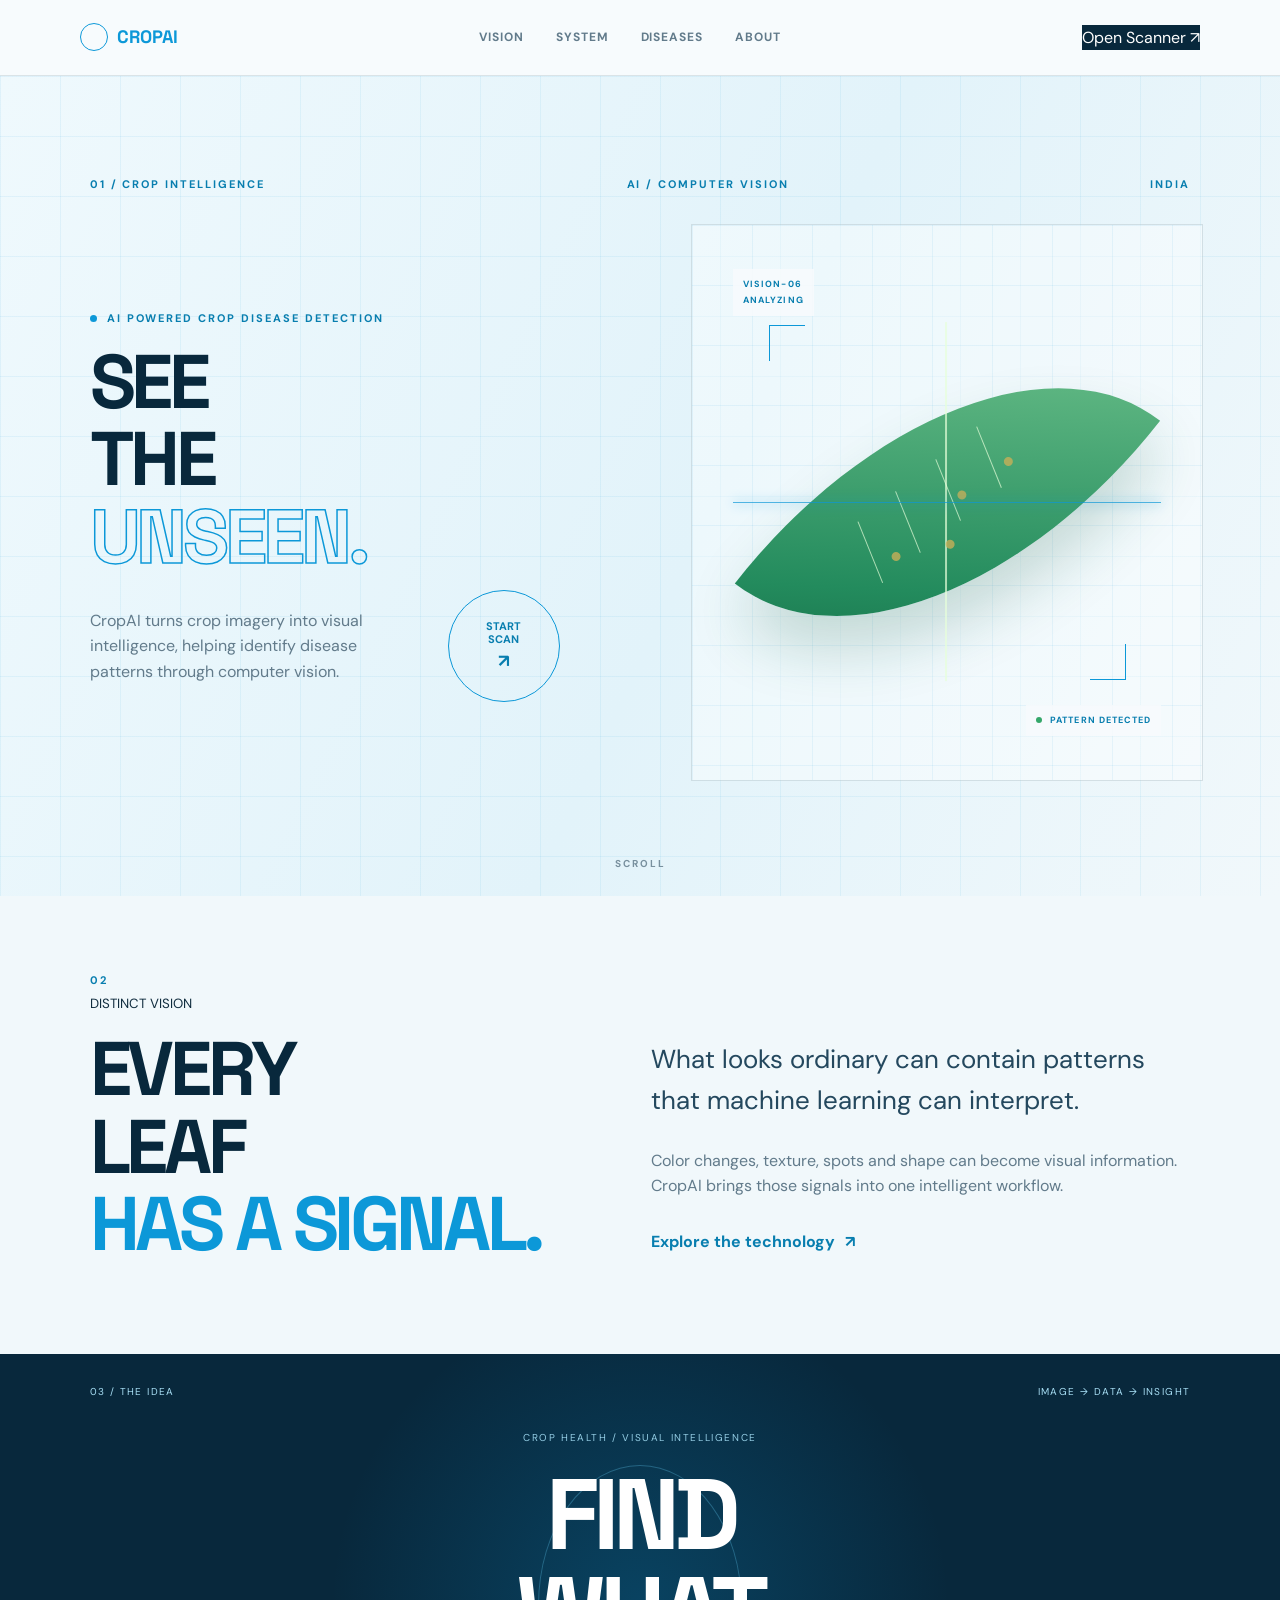
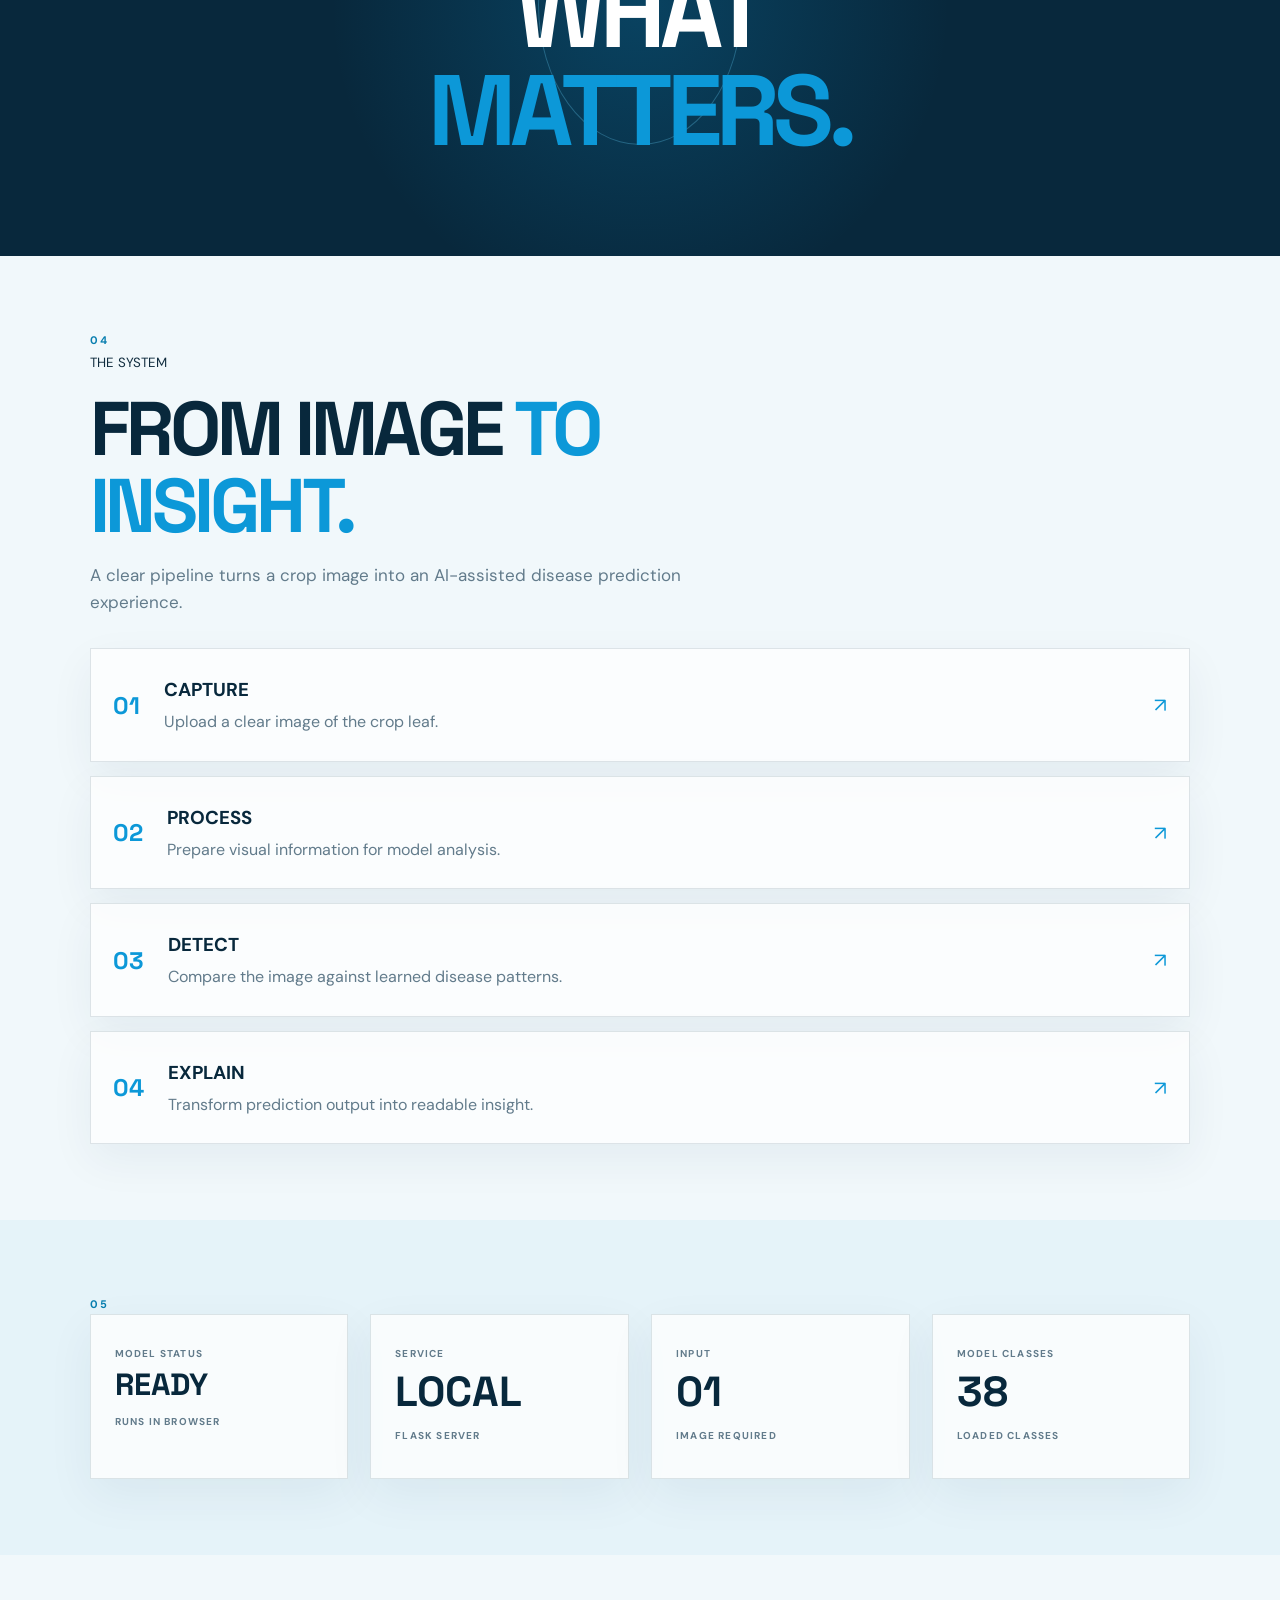
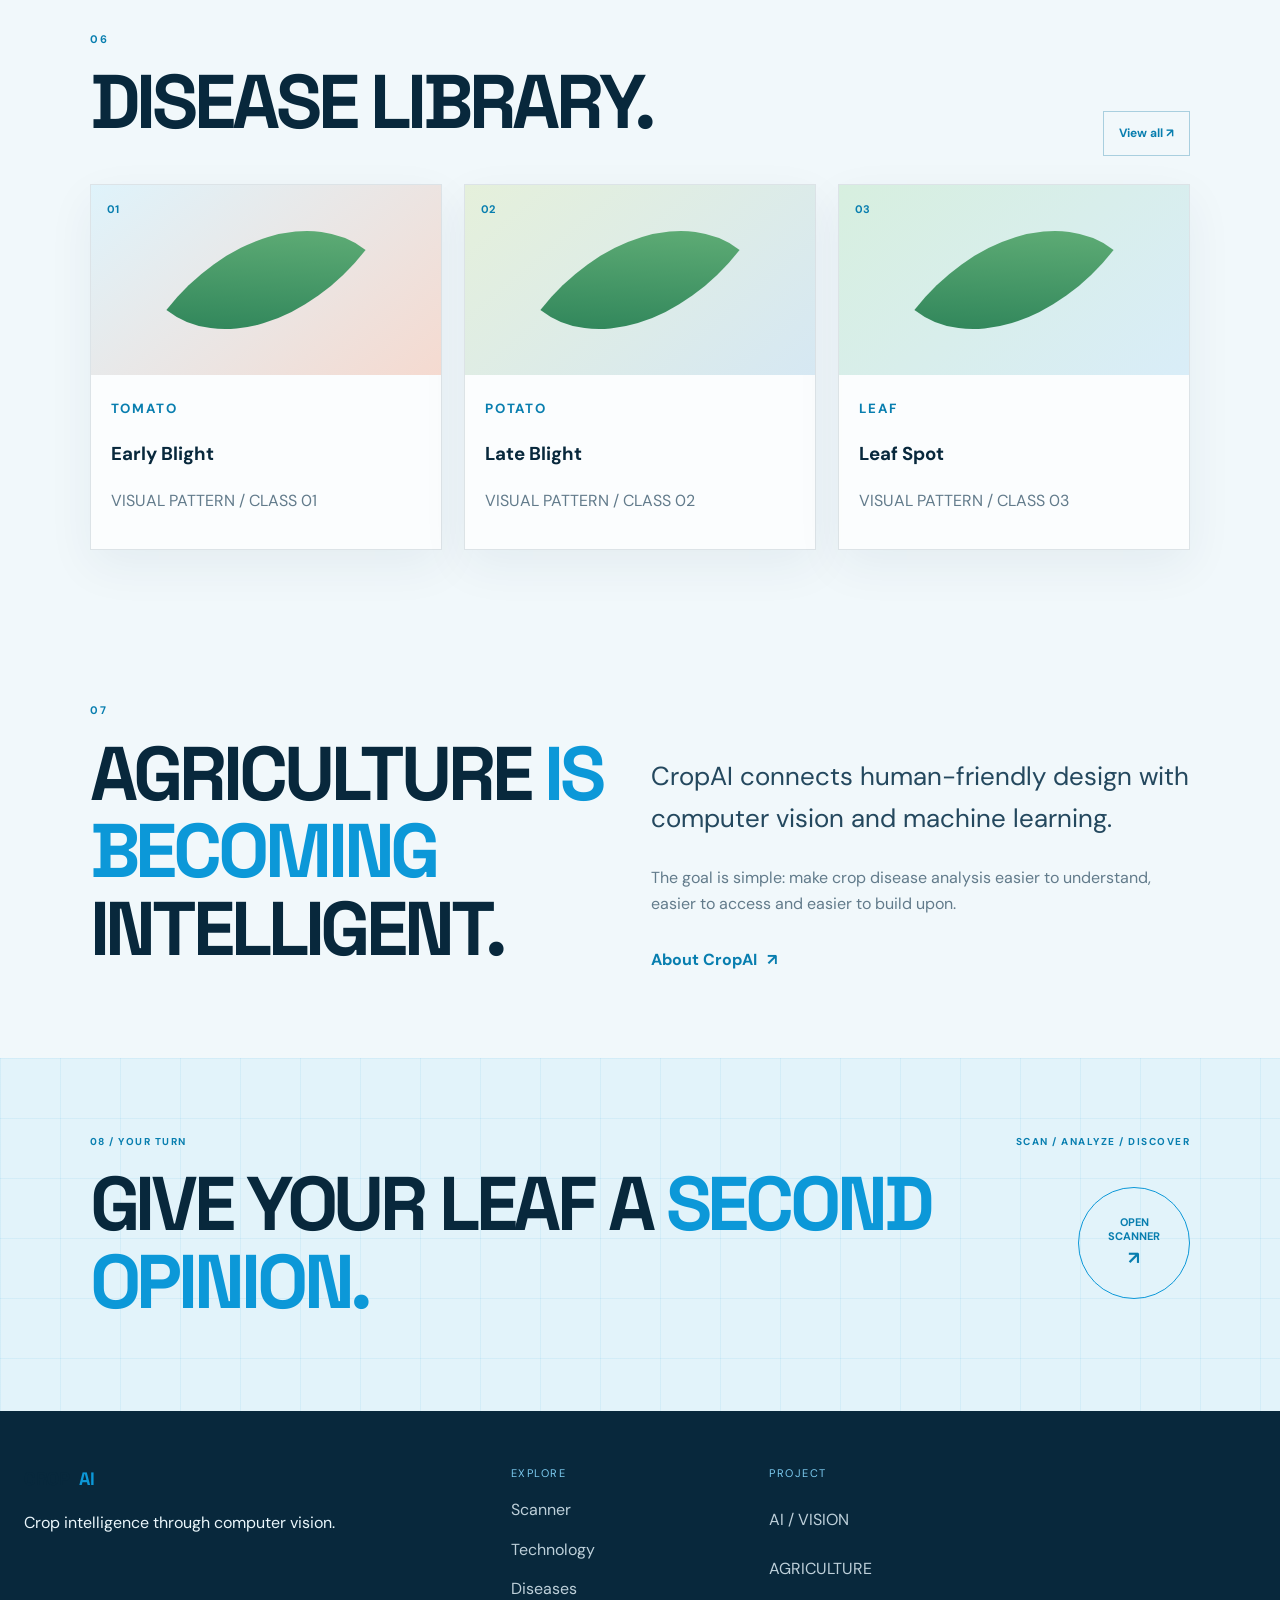
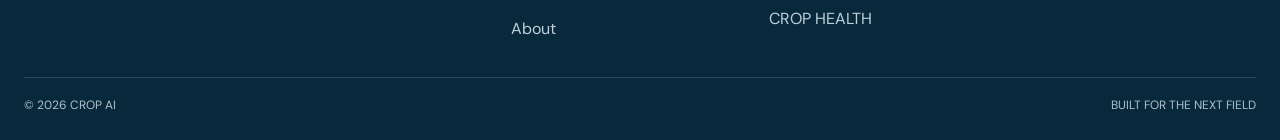
==== commit 9ab6688d: "Deploy and run the server (6ae82d62b3119ee9657168d8)" ====
--- a/index.html
+++ b/index.html
@@ -463,6 +463,7 @@
 
 </footer>
 
+<script src="classifier.js"></script>
 <script src="script.js"></script>
 
 </body>
